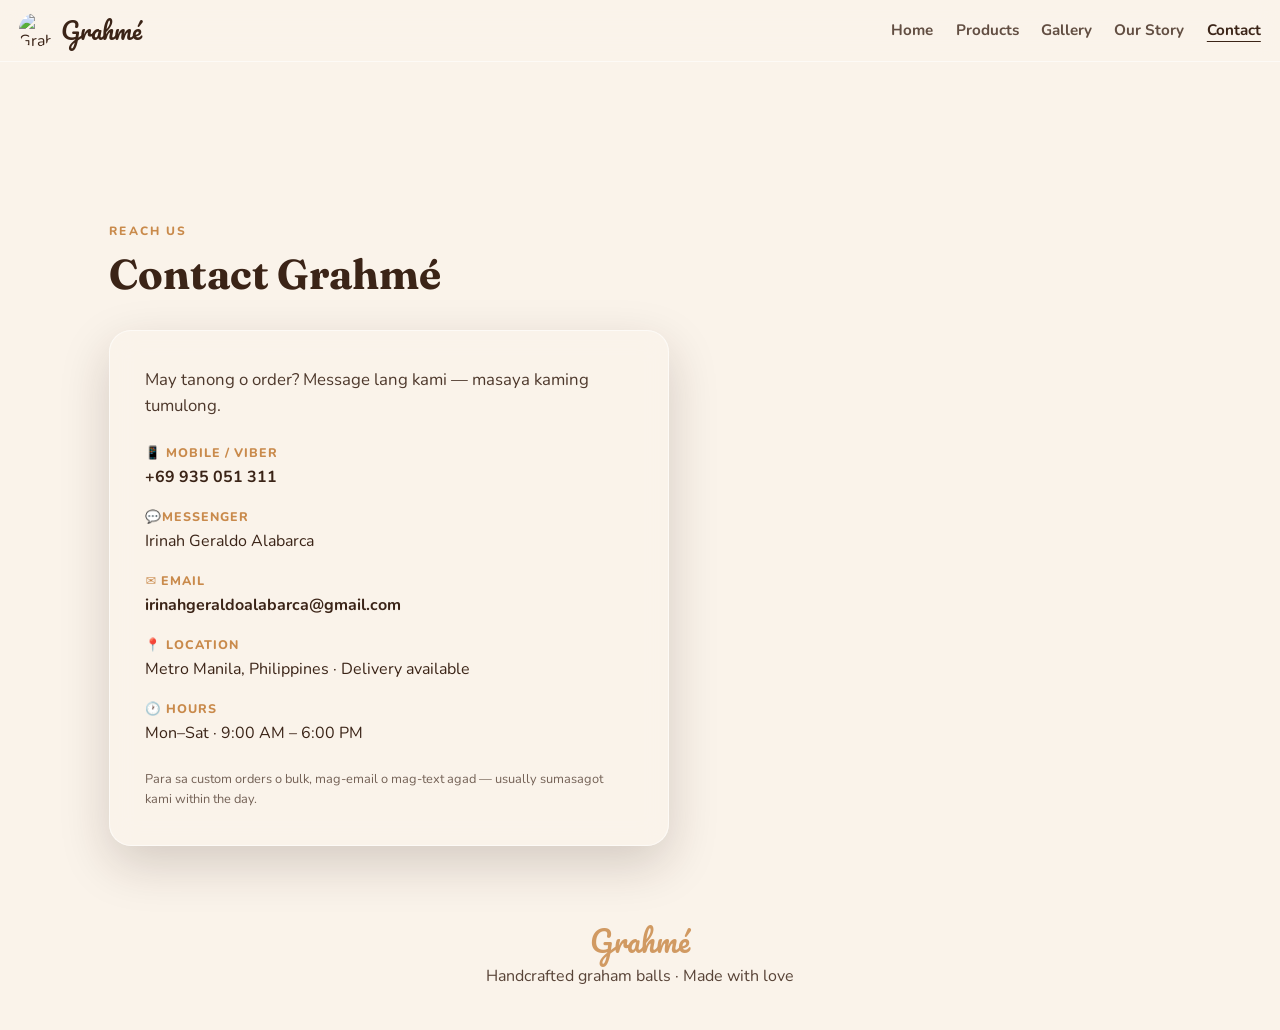
==== contact.html @ ab9cccbe "Add files via upload" ====
<!DOCTYPE html>
<html lang="en">
<head>
  <meta charset="UTF-8" />
  <meta name="viewport" content="width=device-width, initial-scale=1.0" />
  <title>Contact — Grahmé</title>
  <meta name="description" content="Get in touch with Grahmé for orders and inquiries." />
  <link rel="icon" type="image/png" href="favicon.png" />
  <link rel="preconnect" href="https://fonts.googleapis.com" />
  <link rel="preconnect" href="https://fonts.gstatic.com" crossorigin />
  <link href="https://fonts.googleapis.com/css2?family=Fraunces:opsz,wght@9..144,400;9..144,600;9..144,700&family=Nunito:wght@400;600;700;800&family=Pacifico&display=swap" rel="stylesheet" />
  <link rel="stylesheet" href="style.css" />
</head>
<body>

  <!-- Header -->
  <header class="site-header" id="siteHeader">
    <a class="brand" href="index.html">
      <img src="favicon.png" alt="Grahmé logo" class="brand-mark" />
      <span class="brand-name">Grahmé</span>
    </a>
    <button class="menu-btn" id="menuBtn" aria-label="Open menu" aria-expanded="false">☰</button>
    <nav class="main-nav" id="mainNav" aria-label="Main navigation">
      <a href="index.html">Home</a>
      <a href="products.html">Products</a>
      <a href="gallery.html">Gallery</a>
      <a href="about.html">Our Story</a>
      <a href="contact.html" class="active" aria-current="page">Contact</a>
    </nav>
  </header>

  <main class="page-top">
    <section class="section" id="contact">
      <div class="section-head reveal">
        <p class="eyebrow">Reach us</p>
        <h2>Contact Grahmé</h2>
      </div>
      <div class="contact-glass reveal">
        <p class="lede">May tanong o order? Message lang kami — masaya kaming tumulong.</p>
        <ul class="contact-list">
          <li>
            <span class="contact-label">📱 Mobile / Viber</span>
            <a href="tel:+69935051311">+69 935 051 311 </a>
          </li>
          <li>
            <span class="contact-label">💬Messenger</span>
            <span>Irinah Geraldo Alabarca</span>
          </li>
          <li>
            <span class="contact-label">✉️ Email</span>
            <a href="mailto:hello@grahme.ph">irinahgeraldoalabarca@gmail.com</a>
          </li>
          <li>
            <span class="contact-label">📍 Location</span>
            <span>Metro Manila, Philippines · Delivery available</span>
          </li>
          <li>
            <span class="contact-label">🕐 Hours</span>
            <span>Mon–Sat · 9:00 AM – 6:00 PM</span>
          </li>
        </ul>
        <p class="note">Para sa custom orders o bulk, mag-email o mag-text agad — usually sumasagot kami within the day.</p>
      </div>
    </section>
  </main>

  <!-- Footer -->
  <footer class="site-footer">
    <p class="footer-script">Grahmé</p>
    <p>Handcrafted graham balls · Made with love</p>
  </footer>

  <script src="script.js"></script>
</body>
</html>
---- style.css ----
/* Grahmé — warm cocoa palette, glass surfaces */
:root {
  --cream: #faf3ea;
  --cocoa: #3b2417;
  --cocoa-deep: #2a1810;
  --caramel: #c98a4b;
  --caramel-soft: #e8c9a2;
  --rose: #e8b4a0;
  --glass: rgba(250, 243, 234, 0.72);
  --glass-border: rgba(255, 255, 255, 0.55);
  --shadow: 0 18px 50px rgba(42, 24, 16, 0.18);
  --radius: 22px;
}

* {
  margin: 0;
  padding: 0;
  box-sizing: border-box;
}
html {
  scroll-behavior: smooth;
}
body {
  font-family: "Nunito", system-ui, sans-serif;
  background: var(--cream);
  color: var(--cocoa);
  line-height: 1.6;
}
h1,
h2,
h3 {
  font-family: "Fraunces", serif;
  line-height: 1.15;
}
img {
  max-width: 100%;
  display: block;
}
.hidden {
  display: none !important;
}

/* Header */
.site-header {
  position: sticky;
  top: 0;
  z-index: 50;
  display: flex;
  align-items: center;
  justify-content: space-between;
  padding: 0.7rem 1.2rem;
  background: var(--glass);
  backdrop-filter: blur(14px);
  -webkit-backdrop-filter: blur(14px);
  border-bottom: 1px solid var(--glass-border);
}
.brand {
  display: flex;
  align-items: center;
  gap: 0.5rem;
  text-decoration: none;
  color: var(--cocoa);
}
.brand-mark {
  width: 34px;
  height: 34px;
  border-radius: 50%;
}
.brand-name {
  font-family: "Pacifico", cursive;
  font-size: 1.5rem;
}
.main-nav {
  display: flex;
  gap: 1.4rem;
}
.main-nav a {
  text-decoration: none;
  color: var(--cocoa);
  font-weight: 700;
  font-size: 0.95rem;
  opacity: 0.8;
  transition: opacity 0.2s;
}
.main-nav a:hover {
  opacity: 1;
}
.bag-btn {
  display: flex;
  align-items: center;
  gap: 0.4rem;
  background: var(--cocoa);
  color: var(--cream);
  border: none;
  border-radius: 999px;
  padding: 0.5rem 1rem;
  font-weight: 800;
  cursor: pointer;
  font-size: 0.9rem;
}
.bag-count {
  background: var(--caramel);
  border-radius: 999px;
  padding: 0 0.45rem;
}

/* Hero */
.hero {
  position: relative;
  min-height: 92vh;
  display: flex;
  align-items: center;
  overflow: hidden;
}
.hero-bg {
  position: absolute;
  inset: 0;
  background: url("grahme-hero.jpg") center/cover no-repeat;
}
.hero-bg::after {
  content: "";
  position: absolute;
  inset: 0;
  background: linear-gradient(
    105deg,
    rgba(42, 24, 16, 0.55) 0%,
    rgba(42, 24, 16, 0.15) 55%,
    rgba(250, 243, 234, 0.25) 100%
  );
}
.blob {
  position: absolute;
  border-radius: 50%;
  filter: blur(70px);
  opacity: 0.5;
  pointer-events: none;
}
.blob-a {
  width: 340px;
  height: 340px;
  background: var(--caramel);
  top: -80px;
  right: 8%;
}
.blob-b {
  width: 260px;
  height: 260px;
  background: var(--rose);
  bottom: -60px;
  left: 6%;
}
.hero-inner {
  position: relative;
  width: 100%;
  max-width: 1100px;
  margin: 0 auto;
  padding: 4rem 1.2rem;
}
.hero-glass {
  max-width: 560px;
  padding: 2.6rem;
  background: var(--glass);
  backdrop-filter: blur(18px);
  -webkit-backdrop-filter: blur(18px);
  border: 1px solid var(--glass-border);
  border-radius: var(--radius);
  box-shadow: var(--shadow);
}
.eyebrow {
  text-transform: uppercase;
  letter-spacing: 0.18em;
  font-size: 0.75rem;
  font-weight: 800;
  color: var(--caramel);
  margin-bottom: 0.6rem;
}
.hero-glass h1 {
  font-size: clamp(2.2rem, 5vw, 3.4rem);
  margin-bottom: 1rem;
}
.hero-glass h1 em {
  font-style: italic;
  color: var(--caramel);
}
.lede {
  font-size: 1.05rem;
  opacity: 0.85;
  margin-bottom: 1.6rem;
}
.hero-actions {
  display: flex;
  gap: 0.8rem;
  flex-wrap: wrap;
}

/* Buttons */
.btn {
  display: inline-block;
  text-decoration: none;
  text-align: center;
  border-radius: 999px;
  padding: 0.8rem 1.6rem;
  font-weight: 800;
  font-size: 0.95rem;
  cursor: pointer;
  border: none;
  transition:
    transform 0.15s,
    box-shadow 0.15s;
}
.btn:hover {
  transform: translateY(-2px);
}
.btn-hero {
  background: var(--cocoa);
  color: var(--cream);
  box-shadow: 0 10px 24px rgba(42, 24, 16, 0.3);
}
.btn-glass {
  background: rgba(255, 255, 255, 0.5);
  color: var(--cocoa);
  border: 1px solid var(--glass-border);
}
.btn-warm {
  background: var(--caramel);
  color: var(--cocoa-deep);
}
.btn.full {
  width: 100%;
}

/* Sections */
.section {
  max-width: 1100px;
  margin: 0 auto;
  padding: 4.5rem 1.2rem 1.5rem;
}
.section-head {
  margin-bottom: 2rem;
}
.section-head h2 {
  font-size: clamp(1.8rem, 4vw, 2.6rem);
}

/* Products */
.product-grid {
  display: grid;
  grid-template-columns: repeat(auto-fill, minmax(240px, 1fr));
  gap: 1.4rem;
}
.card {
  background: #fff;
  border-radius: var(--radius);
  overflow: hidden;
  box-shadow: 0 10px 30px rgba(42, 24, 16, 0.08);
  display: flex;
  flex-direction: column;
  transition:
    transform 0.2s,
    box-shadow 0.2s;
}
.card:hover {
  transform: translateY(-4px);
  box-shadow: var(--shadow);
}
.card-img {
  position: relative;
  aspect-ratio: 4/3.4;
  overflow: hidden;
}
.card-img img {
  width: 100%;
  height: 100%;
  object-fit: cover;
}
.badge {
  position: absolute;
  top: 0.8rem;
  left: 0.8rem;
  background: var(--glass);
  backdrop-filter: blur(8px);
  border: 1px solid var(--glass-border);
  padding: 0.25rem 0.7rem;
  border-radius: 999px;
  font-size: 0.72rem;
  font-weight: 800;
  text-transform: uppercase;
  letter-spacing: 0.08em;
}
.card-body {
  padding: 1.1rem 1.2rem 1.3rem;
  display: flex;
  flex-direction: column;
  gap: 0.5rem;
  flex: 1;
}
.card-body h3 {
  font-size: 1.2rem;
}
.price-row {
  display: flex;
  align-items: center;
  justify-content: space-between;
  margin-top: auto;
}
.price {
  font-family: "Fraunces", serif;
  font-size: 1.3rem;
  font-weight: 700;
  color: var(--caramel);
}
.add-btn {
  background: var(--cocoa);
  color: var(--cream);
  border: none;
  border-radius: 999px;
  padding: 0.5rem 1.1rem;
  font-weight: 800;
  cursor: pointer;
}
.add-btn:hover {
  background: var(--cocoa-deep);
}

/* About */
.about-glass,
.orders-glass {
  background: var(--glass);
  backdrop-filter: blur(14px);
  border: 1px solid var(--glass-border);
  border-radius: var(--radius);
  box-shadow: var(--shadow);
  padding: 2.2rem;
}
.about-glass h2 {
  margin-bottom: 0.8rem;
}
.about-points {
  list-style: none;
  margin-top: 1.2rem;
  display: grid;
  gap: 0.5rem;
  font-weight: 700;
}

/* Orders */
.orders-list {
  display: grid;
  gap: 1rem;
}
.order-card {
  background: #fff;
  border-radius: 16px;
  padding: 1rem 1.2rem;
  box-shadow: 0 6px 18px rgba(42, 24, 16, 0.07);
}
.order-card header {
  display: flex;
  justify-content: space-between;
  align-items: center;
  margin-bottom: 0.4rem;
}
.order-card .status {
  font-size: 0.75rem;
  font-weight: 800;
  text-transform: uppercase;
  letter-spacing: 0.06em;
  color: var(--caramel);
}
.order-card ul {
  list-style: none;
  font-size: 0.92rem;
  opacity: 0.85;
}
.order-card .order-actions {
  margin-top: 0.6rem;
  display: flex;
  justify-content: space-between;
  align-items: center;
}
.cancel-btn {
  background: none;
  border: 1px solid var(--rose);
  color: #b0573d;
  border-radius: 999px;
  padding: 0.3rem 0.9rem;
  font-weight: 700;
  cursor: pointer;
}
.empty-note {
  opacity: 0.7;
}
#clearOrdersBtn {
  margin-top: 1.2rem;
}

/* Footer */
.site-footer {
  text-align: center;
  padding: 3rem 1rem 2.5rem;
  opacity: 0.85;
}
.footer-script {
  font-family: "Pacifico", cursive;
  font-size: 1.8rem;
  color: var(--caramel);
}

/* Drawer & modal */
.overlay {
  position: fixed;
  inset: 0;
  background: rgba(42, 24, 16, 0.45);
  z-index: 60;
}
.drawer {
  position: fixed;
  top: 0;
  right: 0;
  bottom: 0;
  width: min(400px, 92vw);
  background: var(--cream);
  z-index: 70;
  display: flex;
  flex-direction: column;
  box-shadow: -18px 0 50px rgba(42, 24, 16, 0.25);
  animation: slideIn 0.25s ease;
}
@keyframes slideIn {
  from {
    transform: translateX(100%);
  }
  to {
    transform: translateX(0);
  }
}
.drawer-head {
  display: flex;
  justify-content: space-between;
  align-items: center;
  padding: 1.1rem 1.3rem;
  border-bottom: 1px solid var(--caramel-soft);
}
.icon-btn {
  background: none;
  border: none;
  font-size: 1.1rem;
  cursor: pointer;
  color: var(--cocoa);
}
.drawer-items {
  flex: 1;
  overflow-y: auto;
  padding: 1rem 1.3rem;
  display: grid;
  gap: 0.9rem;
  align-content: start;
}
.cart-item {
  display: flex;
  gap: 0.8rem;
  align-items: center;
  background: #fff;
  border-radius: 14px;
  padding: 0.6rem;
}
.cart-item img {
  width: 56px;
  height: 56px;
  border-radius: 10px;
  object-fit: cover;
}
.cart-item .ci-info {
  flex: 1;
}
.cart-item .ci-info strong {
  display: block;
  font-size: 0.95rem;
}
.qty-row {
  display: flex;
  align-items: center;
  gap: 0.5rem;
}
.qty-btn {
  width: 26px;
  height: 26px;
  border-radius: 50%;
  border: 1px solid var(--caramel-soft);
  background: #fff;
  cursor: pointer;
  font-weight: 800;
}
.remove-btn {
  background: none;
  border: none;
  color: #b0573d;
  cursor: pointer;
  font-size: 0.8rem;
}
.drawer-foot {
  padding: 1.1rem 1.3rem;
  border-top: 1px solid var(--caramel-soft);
}
.total-row {
  display: flex;
  justify-content: space-between;
  margin-bottom: 0.8rem;
  font-size: 1.05rem;
}

.modal {
  position: fixed;
  inset: 0;
  z-index: 80;
  display: flex;
  align-items: center;
  justify-content: center;
  background: rgba(42, 24, 16, 0.5);
  padding: 1rem;
}
.modal-card {
  background: var(--cream);
  border-radius: var(--radius);
  width: min(460px, 100%);
  max-height: 90vh;
  overflow-y: auto;
  box-shadow: var(--shadow);
}
.checkout-form {
  padding: 1.2rem 1.3rem 1.4rem;
  display: grid;
  gap: 0.9rem;
}
.checkout-form label {
  display: grid;
  gap: 0.3rem;
  font-weight: 700;
  font-size: 0.9rem;
}
.checkout-form input,
.checkout-form textarea,
.checkout-form select {
  font: inherit;
  padding: 0.65rem 0.8rem;
  border-radius: 12px;
  border: 1px solid var(--caramel-soft);
  background: #fff;
  color: var(--cocoa);
}
.checkout-form textarea {
  min-height: 70px;
  resize: vertical;
}
.note {
  font-size: 0.8rem;
  opacity: 0.7;
}

/* Toast */
.toast {
  position: fixed;
  bottom: 1.4rem;
  left: 50%;
  transform: translateX(-50%);
  background: var(--cocoa);
  color: var(--cream);
  padding: 0.8rem 1.4rem;
  border-radius: 999px;
  font-weight: 700;
  z-index: 90;
  box-shadow: var(--shadow);
}

/* Reveal on scroll */
.reveal {
  opacity: 0;
  transform: translateY(24px);
  transition:
    opacity 0.7s ease,
    transform 0.7s ease;
}
.reveal.visible {
  opacity: 1;
  transform: none;
}

@media (max-width: 640px) {
  .main-nav {
    gap: 0.9rem;
  }
  .main-nav a {
    font-size: 0.85rem;
  }
  .bag-btn span:not(.bag-count) {
    display: none;
  }
  .hero-glass {
    padding: 1.8rem;
  }
}

/* ---- Multi-page + responsive ---- */
.page-top {
  padding-top: 5.5rem;
  min-height: 80vh;
}
.center {
  text-align: center;
  margin-top: 2rem;
}
.main-nav a.active {
  opacity: 1;
  text-decoration: underline;
  text-underline-offset: 6px;
}
.menu-btn {
  display: none;
  background: none;
  border: 0;
  font-size: 1.5rem;
  color: var(--cocoa);
  cursor: pointer;
}
img {
  max-width: 100%;
}
@media (max-width: 760px) {
  .site-header {
    flex-wrap: wrap;
  }
  .menu-btn {
    display: block;
    order: 3;
  }
  .main-nav {
    display: none;
    order: 4;
    width: 100%;
    flex-direction: column;
    gap: 0;
    padding: 0.5rem 0;
  }
  .main-nav.open {
    display: flex;
  }
  .main-nav a {
    padding: 0.8rem 0.25rem;
    font-size: 1rem;
    border-top: 1px solid rgba(0, 0, 0, 0.06);
  }
  .bag-btn span:not(.bag-count) {
    display: none;
  }
  .drawer {
    width: 100%;
    max-width: 100%;
  }
  .modal-card {
    width: 94vw;
    max-height: 92vh;
    overflow-y: auto;
  }
}

/* Product image placeholder (blank src) */
.card-img img[src=""],
.card-img img:not([src]),
.cart-item img[src=""],
.cart-item img:not([src]) {
  background: linear-gradient(145deg, var(--caramel-soft), #f0e0d0);
  object-fit: none;
  min-height: 100%;
}
.card-img {
  background: linear-gradient(145deg, var(--caramel-soft), #f0e0d0);
}

/* Contact page */
.contact-glass {
  background: var(--glass);
  backdrop-filter: blur(14px);
  border: 1px solid var(--glass-border);
  border-radius: var(--radius);
  box-shadow: var(--shadow);
  padding: 2.2rem;
  max-width: 560px;
}
.contact-glass .lede {
  margin-bottom: 1.4rem;
  opacity: 0.9;
}
.contact-list {
  list-style: none;
  display: grid;
  gap: 1rem;
  margin-bottom: 1.4rem;
}
.contact-list li {
  display: grid;
  gap: 0.15rem;
}
.contact-label {
  font-size: 0.78rem;
  font-weight: 800;
  text-transform: uppercase;
  letter-spacing: 0.08em;
  color: var(--caramel);
}
.contact-list a {
  color: var(--cocoa);
  font-weight: 700;
  text-decoration: none;
}
.contact-list a:hover {
  text-decoration: underline;
}

/* ---- Card hover scale ---- */
.card {
  cursor: pointer;
  transition:
    transform 0.28s cubic-bezier(0.34, 1.4, 0.64, 1),
    box-shadow 0.28s ease;
}
.card:hover {
  transform: scale(1.05) translateY(-6px);
  box-shadow: 0 22px 50px rgba(42, 24, 16, 0.22);
  z-index: 2;
}
.card:active {
  transform: scale(0.98);
}

/* ---- Product detail modal (scale-up to fill view) ---- */
body.modal-open {
  overflow: hidden;
}
.product-modal {
  position: fixed;
  inset: 0;
  z-index: 100;
  display: flex;
  align-items: center;
  justify-content: center;
  padding: 1rem;
}
.product-modal.hidden {
  display: none !important;
}
.product-modal-backdrop {
  position: absolute;
  inset: 0;
  background: rgba(42, 24, 16, 0.55);
  backdrop-filter: blur(6px);
  -webkit-backdrop-filter: blur(6px);
}
.product-modal-card {
  position: relative;
  z-index: 1;
  width: min(520px, 96vw);
  max-height: 92vh;
  overflow-y: auto;
  background: var(--cream);
  border-radius: var(--radius);
  box-shadow: var(--shadow);
  transform: scale(0.72);
  opacity: 0;
  transition:
    transform 0.32s cubic-bezier(0.34, 1.3, 0.64, 1),
    opacity 0.28s ease;
}
.product-modal-card.open {
  transform: scale(1);
  opacity: 1;
}
.product-modal-close {
  position: absolute;
  top: 0.9rem;
  right: 0.9rem;
  z-index: 2;
  background: var(--glass);
  backdrop-filter: blur(8px);
  border: 1px solid var(--glass-border);
  border-radius: 50%;
  width: 36px;
  height: 36px;
  display: flex;
  align-items: center;
  justify-content: center;
}
.product-modal-img {
  aspect-ratio: 16 / 11;
  background: linear-gradient(145deg, var(--caramel-soft), #f0e0d0);
  overflow: hidden;
  border-radius: var(--radius) var(--radius) 0 0;
}
.product-modal-img img {
  width: 100%;
  height: 100%;
  object-fit: cover;
}
.product-img-placeholder {
  width: 100%;
  height: 100%;
  background: linear-gradient(145deg, var(--caramel-soft), #e8c9a2 60%, #faf3ea);
}
.product-modal-body {
  padding: 1.4rem 1.5rem 1.6rem;
  display: grid;
  gap: 0.7rem;
}
.product-modal-body h2 {
  font-size: 1.55rem;
  margin: 0;
}
.product-modal-desc {
  opacity: 0.88;
  font-size: 0.98rem;
  line-height: 1.55;
}
.product-modal-details {
  list-style: none;
  display: grid;
  gap: 0.35rem;
  font-weight: 700;
  font-size: 0.92rem;
  margin: 0.2rem 0 0.4rem;
}
.product-modal-foot {
  display: flex;
  align-items: center;
  justify-content: space-between;
  gap: 1rem;
  margin-top: 0.4rem;
  flex-wrap: wrap;
}
.product-modal-foot .price {
  font-size: 1.45rem;
}

@media (max-width: 520px) {
  .product-modal {
    padding: 0;
    align-items: flex-end;
  }
  .product-modal-card {
    width: 100%;
    max-height: 94vh;
    border-radius: 22px 22px 0 0;
    transform: translateY(40%) scale(0.96);
  }
  .product-modal-card.open {
    transform: translateY(0) scale(1);
  }
}

/* Card description (no cart) */
.card-desc {
  font-size: 0.88rem;
  opacity: 0.8;
  line-height: 1.45;
  display: -webkit-box;
  -webkit-line-clamp: 2;
  -webkit-box-orient: vertical;
  overflow: hidden;
}

/* Gallery */
.gallery-grid {
  display: grid;
  grid-template-columns: repeat(auto-fill, minmax(260px, 1fr));
  gap: 1.2rem;
}
.gallery-item {
  position: relative;
  border-radius: var(--radius);
  overflow: hidden;
  background: #fff;
  box-shadow: 0 10px 30px rgba(42, 24, 16, 0.08);
  cursor: pointer;
  aspect-ratio: 1;
  transition: transform 0.28s cubic-bezier(0.34, 1.4, 0.64, 1), box-shadow 0.28s ease;
}
.gallery-item:hover {
  transform: scale(1.04) translateY(-4px);
  box-shadow: 0 22px 50px rgba(42, 24, 16, 0.2);
  z-index: 2;
}
.gallery-item img {
  width: 100%;
  height: 100%;
  object-fit: cover;
  display: block;
}
.gallery-item figcaption {
  position: absolute;
  bottom: 0;
  left: 0;
  right: 0;
  padding: 0.7rem 1rem;
  background: linear-gradient(transparent, rgba(42, 24, 16, 0.75));
  color: var(--cream);
  font-weight: 700;
  font-size: 0.9rem;
}

/* Lightbox */
.lightbox {
  position: fixed;
  inset: 0;
  z-index: 110;
  display: flex;
  align-items: center;
  justify-content: center;
  padding: 1.5rem;
}
.lightbox.hidden {
  display: none !important;
}
.lightbox-backdrop {
  position: absolute;
  inset: 0;
  background: rgba(42, 24, 16, 0.7);
  backdrop-filter: blur(8px);
  -webkit-backdrop-filter: blur(8px);
}
.lightbox-content {
  position: relative;
  z-index: 1;
  max-width: min(900px, 96vw);
  max-height: 90vh;
  display: flex;
  flex-direction: column;
  align-items: center;
}
.lightbox-content img {
  max-width: 100%;
  max-height: 80vh;
  border-radius: 16px;
  box-shadow: var(--shadow);
  object-fit: contain;
}
.lightbox-close {
  position: absolute;
  top: -0.5rem;
  right: -0.5rem;
  z-index: 2;
  background: var(--glass);
  backdrop-filter: blur(8px);
  border: 1px solid var(--glass-border);
  border-radius: 50%;
  width: 40px;
  height: 40px;
  display: flex;
  align-items: center;
  justify-content: center;
}
.lightbox-caption {
  margin-top: 0.8rem;
  color: var(--cream);
  font-weight: 700;
  text-align: center;
}
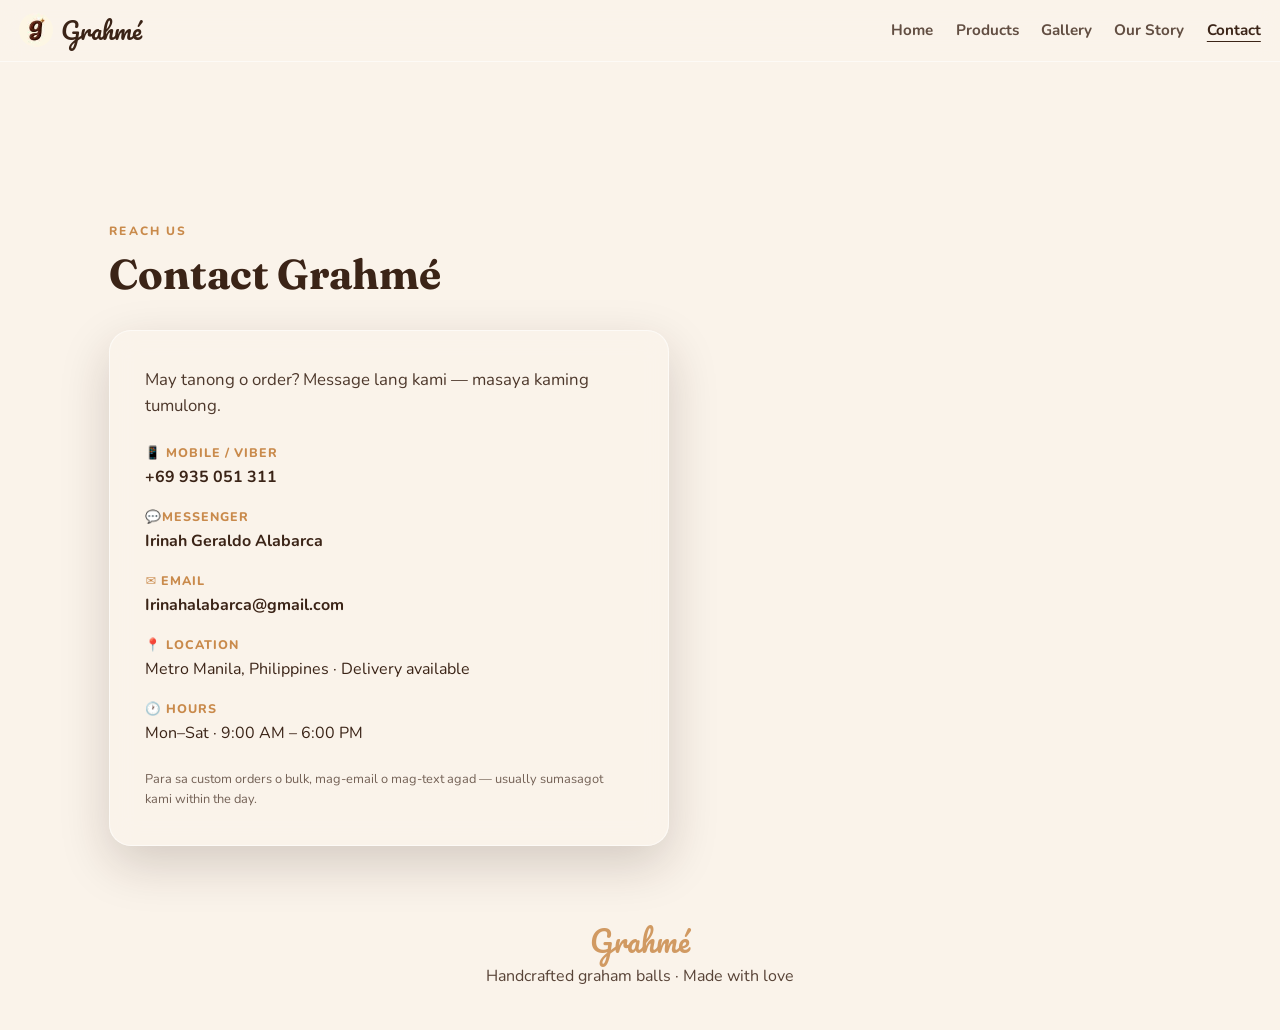
==== commit fbb2a935: "Update contact.html" ====
--- a/contact.html
+++ b/contact.html
@@ -44,11 +44,12 @@
           </li>
           <li>
             <span class="contact-label">💬Messenger</span>
-            <span>Irinah Geraldo Alabarca</span>
+            
+<a href ="https://www.facebook.com/share/1F4vrvETxP/">Irinah Geraldo Alabarca</a>
           </li>
           <li>
             <span class="contact-label">✉️ Email</span>
-            <a href="mailto:hello@grahme.ph">irinahgeraldoalabarca@gmail.com</a>
+            <a href="">Irinahalabarca@gmail.com</a>
           </li>
           <li>
             <span class="contact-label">📍 Location</span>
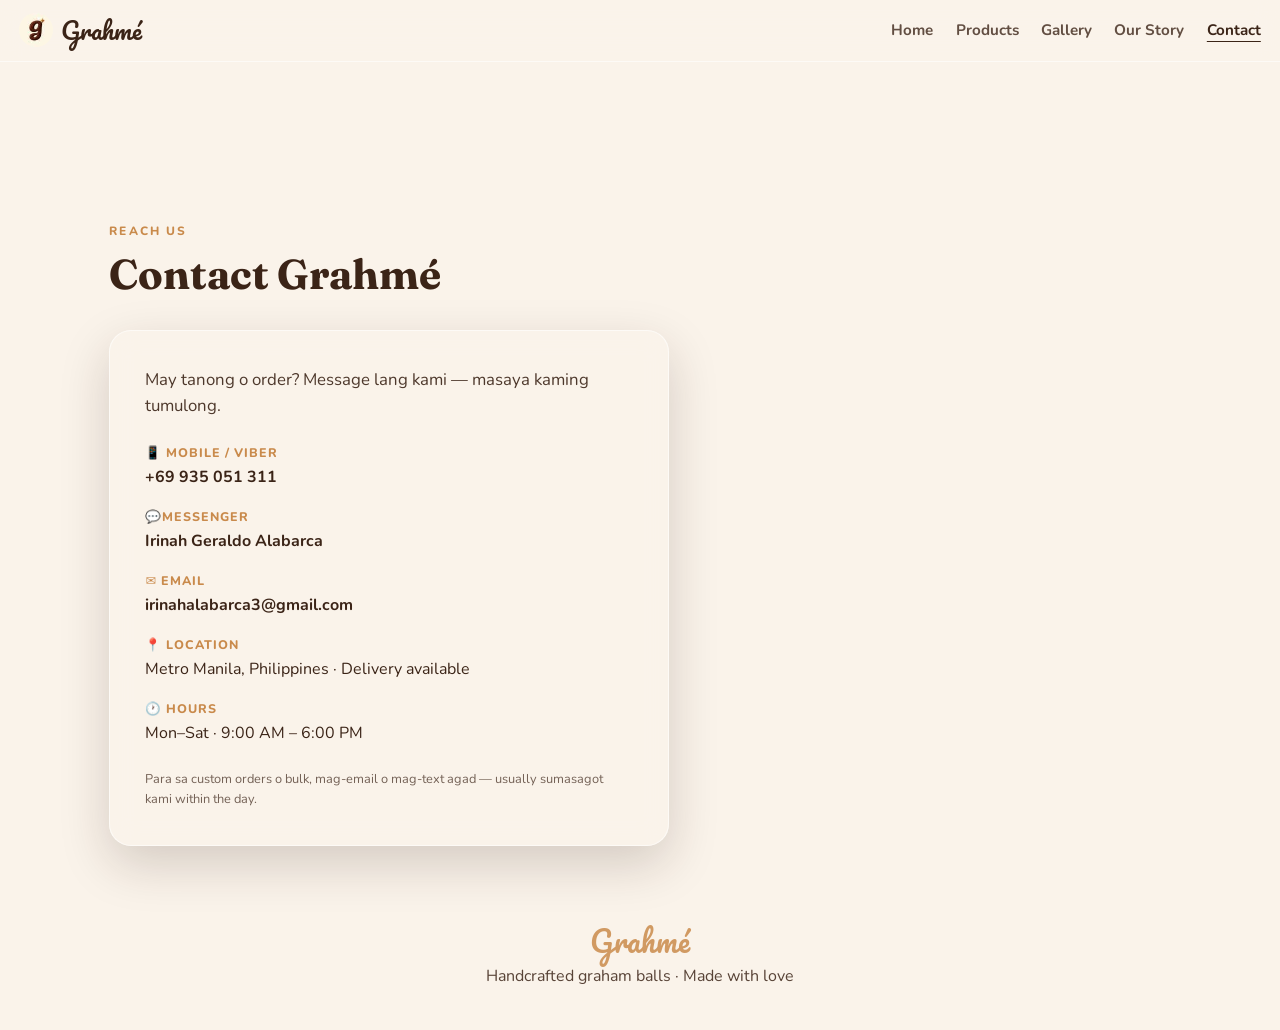
==== commit 01b4a9aa: "Update contact.html" ====
--- a/contact.html
+++ b/contact.html
@@ -49,7 +49,7 @@
           </li>
           <li>
             <span class="contact-label">✉️ Email</span>
-            <a href="">Irinahalabarca@gmail.com</a>
+            <a href="irinahalabarca3@gmail.com">irinahalabarca3@gmail.com</a>
           </li>
           <li>
             <span class="contact-label">📍 Location</span>
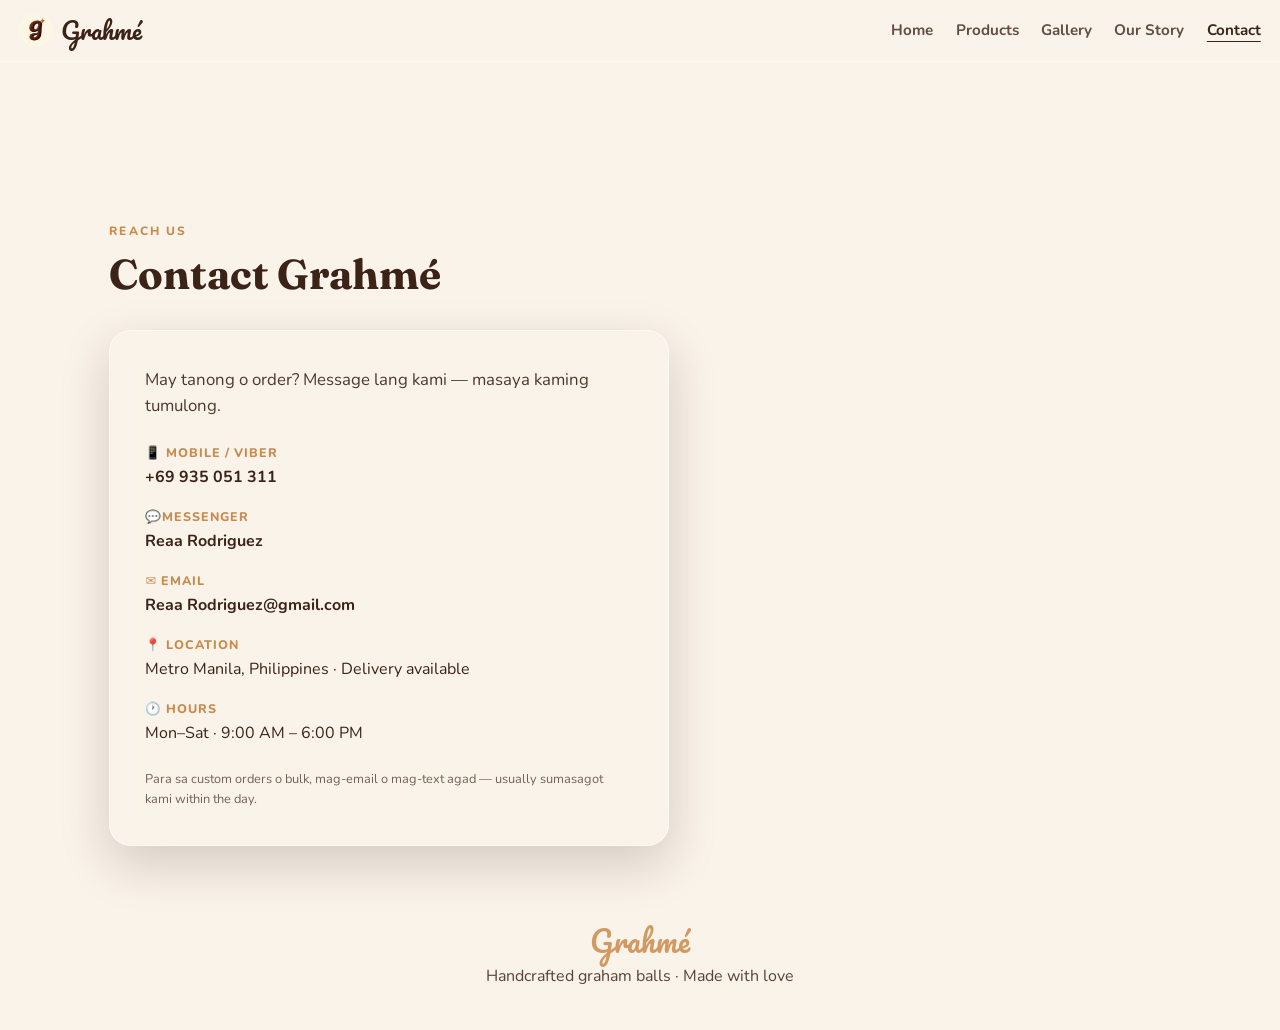
==== commit ab03388b: "Update contact.html" ====
--- a/contact.html
+++ b/contact.html
@@ -45,11 +45,11 @@
           <li>
             <span class="contact-label">💬Messenger</span>
             
-<a href ="https://www.facebook.com/share/1F4vrvETxP/">Irinah Geraldo Alabarca</a>
+<a href ="https://www.facebook.com/share/1BbT8rur88/">Reaa Rodriguez</a>
           </li>
           <li>
             <span class="contact-label">✉️ Email</span>
-            <a href="irinahalabarca3@gmail.com">irinahalabarca3@gmail.com</a>
+            <a href="reaa.rodriguez.2024@gmail.com">Reaa Rodriguez@gmail.com</a>
           </li>
           <li>
             <span class="contact-label">📍 Location</span>
